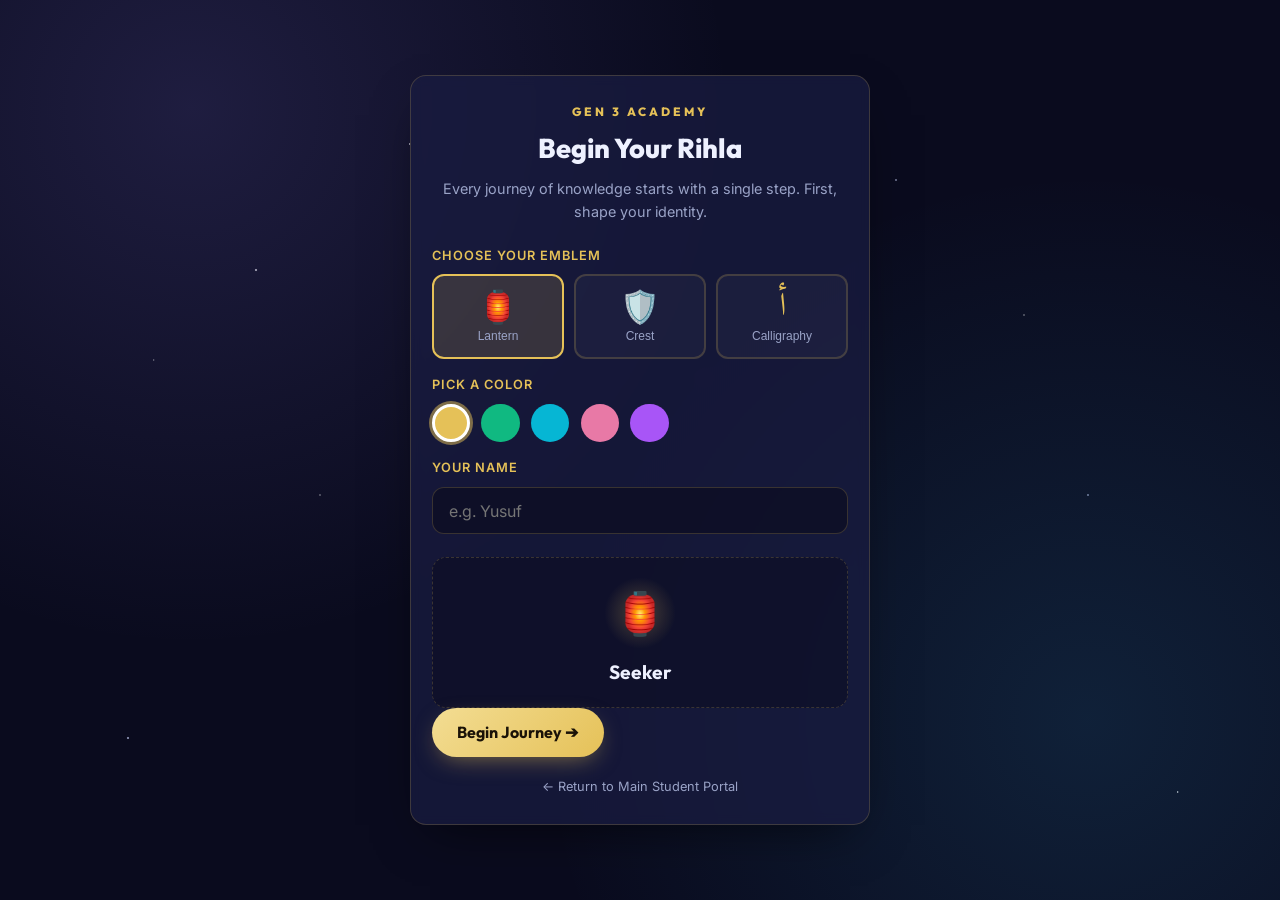
==== game.html @ 34353857 "Add Celestial Rihla Game Mode (game.html/css/js) with navigation bridge to main portal and discussio" ====
<!DOCTYPE html>
<html lang="en">
<head>
  <meta charset="UTF-8">
  <meta name="viewport" content="width=device-width, initial-scale=1.0">
  <title>Gen 3 Academy — The Journey</title>
  <meta name="description" content="An interactive Islamic Studies learning game: travel the Rihla, earn knowledge, and rise through the ranks.">
  <link rel="stylesheet" href="game.css">
</head>
<body>

  <!-- ============ TOP BAR (hidden on create/intro) ============ -->
  <header id="topbar" class="topbar hidden">
    <button class="tb-identity" onclick="Game.goMap()">
      <span class="tb-emblem" id="tb-emblem"></span>
      <span class="tb-name" id="tb-name">Seeker</span>
    </button>
    <div class="tb-stats">
      <a href="index.html" class="pill" style="text-decoration:none; color:var(--accent); border:1px solid var(--accent); background:rgba(255,255,255,0.05); font-size:0.8rem; font-weight:600;">🎓 Portal</a>
      <span class="tb-rank pill" id="tb-rank">📜 Ma'lumat</span>
      <span class="tb-score pill" id="tb-score">⭐ 0</span>
      <button class="tb-profile" onclick="Game.openProfile()" aria-label="Open profile">🎨</button>
    </div>
  </header>

  <!-- ============ SCREEN: CREATE EMBLEM + NAME ============ -->
  <section id="screen-create" class="screen screen-center">
    <div class="card create-card">
      <div class="brand-mini">GEN 3 ACADEMY</div>
      <h1 class="create-title">Begin Your Rihla</h1>
      <p class="create-sub">Every journey of knowledge starts with a single step. First, shape your identity.</p>

      <label class="field-label">Choose your emblem</label>
      <div class="emblem-picker" id="emblem-picker">
        <button class="emblem-opt selected" data-emblem="lantern">
          <span class="emblem-glyph">🏮</span><span class="emblem-word">Lantern</span>
        </button>
        <button class="emblem-opt" data-emblem="crest">
          <span class="emblem-glyph">🛡️</span><span class="emblem-word">Crest</span>
        </button>
        <button class="emblem-opt" data-emblem="calligraphy">
          <span class="emblem-glyph calli" id="calli-preview">أ</span><span class="emblem-word">Calligraphy</span>
        </button>
      </div>

      <label class="field-label">Pick a color</label>
      <div class="color-picker" id="color-picker">
        <button class="color-opt selected" data-color="gold" style="--c:#e5c158"></button>
        <button class="color-opt" data-color="emerald" style="--c:#10b981"></button>
        <button class="color-opt" data-color="cyan" style="--c:#06b6d4"></button>
        <button class="color-opt" data-color="rose" style="--c:#e879a6"></button>
        <button class="color-opt" data-color="violet" style="--c:#a855f7"></button>
      </div>

      <label class="field-label" for="name-input">Your name</label>
      <input id="name-input" class="name-input" type="text" maxlength="18" placeholder="e.g. Yusuf" oninput="Game.onNameType()">

      <div class="live-preview">
        <div class="preview-emblem" id="preview-emblem"></div>
        <div class="preview-name" id="preview-name">Seeker</div>
      </div>

      <button class="btn btn-primary btn-full" onclick="Game.createProfile()">Begin Journey ➔</button>
      <div style="margin-top: 1rem; text-align: center;">
        <a href="index.html" style="color: var(--muted); font-size: 0.8rem; text-decoration: none;">← Return to Main Student Portal</a>
      </div>
    </div>
  </section>

  <!-- ============ SCREEN: INTRO HOW IT WORKS ============ -->
  <section id="screen-intro" class="screen screen-center hidden">
    <div class="card intro-card">
      <div class="intro-icon">📜</div>
      <h2 class="intro-title">The Path of Seeking Knowledge</h2>
      <p class="intro-sub">In classical Islam, knowledge was earned step by step. Here is how your journey unfolds:</p>

      <ul class="intro-steps">
        <li><span class="step-num">1</span> <strong>Travel the Trail:</strong> Stations unlock one by one as you read and demonstrate understanding.</li>
        <li><span class="step-num">2</span> <strong>Earn Wisdom:</strong> Correct answers on your first try award full points. Mistakes open the Socratic Tutor for guidance.</li>
        <li><span class="step-num">3</span> <strong>Ascend the Ranks:</strong> Rise through the 4 levels — <em>Ma'lumat → 'Ilm → Fiqh → Fahm</em>.</li>
        <li><span class="step-num">4</span> <strong>Personalize Your Emblem:</strong> Unlock titles, halos, and themes as your knowledge deepens.</li>
      </ul>

      <button class="btn btn-primary btn-full" onclick="Game.goMap()">Enter the Realm ➔</button>
    </div>
  </section>

  <!-- ============ SCREEN: MAP ============ -->
  <section id="screen-map" class="screen hidden">
    <div class="map-header">
      <h1 class="map-title">Rihla Quest Trail</h1>
      <div class="map-sub" id="map-sub">Grade 6 · Quarter 1 · Aqidah & Tawheed</div>
    </div>

    <div id="trail" class="trail">
      <svg id="trail-svg" class="trail-svg">
        <path id="trail-base" class="trail-base" />
        <path id="trail-fill" class="trail-fill" />
      </svg>
      <div id="nodes"></div>
    </div>
  </section>

  <!-- ============ SCREEN: STAGE (READ OR QUESTION) ============ -->
  <section id="screen-stage" class="screen hidden">
    <div id="stage-card" class="card stage-card">
      <!-- dynamically populated by Game.renderStage() -->
    </div>
  </section>

  <!-- ============ SCREEN: PROFILE / CUSTOMIZE ============ -->
  <section id="screen-profile" class="screen hidden">
    <div class="card profile-card">
      <div class="profile-header">
        <div class="profile-avatar-wrap">
          <div class="profile-avatar" id="prof-avatar"></div>
        </div>
        <h2 class="profile-name" id="prof-name">Seeker</h2>
        <div class="profile-tag" id="prof-tag"></div>
        <div class="profile-rank" id="prof-rank">📜 Ma'lumat</div>
        <div class="profile-score" id="prof-score">⭐ 0 Points</div>
      </div>

      <div class="deco-section">
        <h3>Emblem Ring</h3>
        <div class="deco-opts" id="opt-rings"></div>

        <h3>Honorific Title</h3>
        <div class="deco-opts" id="opt-tags"></div>

        <h3>Realm Theme</h3>
        <div class="deco-opts" id="opt-themes"></div>
      </div>

      <button class="btn btn-secondary btn-full" onclick="Game.goMap()" style="margin-top: 1.5rem;">Return to Trail ➔</button>
    </div>
  </section>

  <!-- ============ TUTOR DRAWER (HINT ONLY) ============ -->
  <div id="tutor-drawer" class="tutor-drawer hidden">
    <div class="tutor-header">
      <div class="tutor-title">✨ Gen 3 Socratic Teacher</div>
      <button class="tutor-close" onclick="Game.closeTutor()">&times;</button>
    </div>
    <div id="tutor-body" class="tutor-body">
      <div class="tutor-msg tutor-ai">
        Assalamu Alaikum! I am here to guide your reflection. Knowledge that is earned is knowledge that endures.
      </div>
    </div>
  </div>
  <button id="tutor-fab" class="tutor-fab hidden" onclick="Game.openTutorDirect()" aria-label="Open AI tutor">💡</button>

  <!-- ============ CELEBRATION MODAL ============ -->
  <div id="celeb-modal" class="celeb-modal hidden">
    <div class="celeb-card card">
      <div class="celeb-icon" id="celeb-icon">🏆</div>
      <h2 class="celeb-title" id="celeb-title">Rank Up!</h2>
      <p class="celeb-sub" id="celeb-sub">You have ascended to 'Ilm.</p>
      <button class="btn btn-primary" onclick="Game.closeCeleb()">Continue ➔</button>
    </div>
  </div>

  <script src="game.js"></script>
</body>
</html>
---- game.css ----
/* ==========================================================================
   Gen 3 Academy — The Journey (Game Mode)
   Theme: "Celestial Rihla" — night-sky journey. Mobile-first.
   ========================================================================== */
@import url('https://fonts.googleapis.com/css2?family=Amiri:wght@400;700&family=Inter:wght@300;400;500;600;700&family=Outfit:wght@500;600;700;800&display=swap');

:root {
  --bg-dark: #0a0b1e;
  --bg-surface: #14163a;
  --bg-card: rgba(26, 28, 66, 0.72);
  --glass-border: rgba(229, 193, 88, 0.20);
  --gold: #e5c158;
  --gold-soft: #f3dd93;
  --emerald: #34d399;
  --cyan: #38bdf8;
  --violet: #8b7bf0;
  --rose: #e879a6;
  --star: #cfd8ff;
  --text: #eef1ff;
  --muted: #9aa3c7;
  --font-head: 'Outfit', sans-serif;
  --font-body: 'Inter', sans-serif;
  --font-arabic: 'Amiri', serif;
  --radius: 16px;
  --accent: var(--gold);
}

* { box-sizing: border-box; margin: 0; padding: 0; }

body {
  background: var(--bg-dark);
  color: var(--text);
  font-family: var(--font-body);
  line-height: 1.6;
  min-height: 100vh;
  overflow-x: hidden;
  -webkit-tap-highlight-color: transparent;
}
/* Starfield + nebula (fixed, behind everything) */
body::before {
  content: ''; position: fixed; inset: 0; z-index: -2; pointer-events: none;
  background-color: var(--bg-dark);
  background-image:
    radial-gradient(circle at 15% 12%, rgba(139,123,240,0.16), transparent 40%),
    radial-gradient(circle at 85% 80%, rgba(56,189,248,0.12), transparent 42%),
    radial-gradient(1.6px 1.6px at 20% 30%, #fff, transparent),
    radial-gradient(1.2px 1.2px at 70% 20%, var(--star), transparent),
    radial-gradient(1.6px 1.6px at 40% 70%, #fff, transparent),
    radial-gradient(1.2px 1.2px at 85% 55%, var(--star), transparent),
    radial-gradient(1.2px 1.2px at 55% 42%, #fff, transparent),
    radial-gradient(1.6px 1.6px at 10% 82%, var(--star), transparent),
    radial-gradient(1.2px 1.2px at 92% 88%, #fff, transparent),
    radial-gradient(1.2px 1.2px at 32% 16%, #fff, transparent);
  background-repeat: no-repeat;
}
body::after {
  content: ''; position: fixed; inset: 0; z-index: -1; pointer-events: none; opacity: .5;
  background-image:
    radial-gradient(1.4px 1.4px at 25% 55%, #fff, transparent),
    radial-gradient(1.2px 1.2px at 65% 75%, var(--star), transparent),
    radial-gradient(1.4px 1.4px at 80% 35%, #fff, transparent),
    radial-gradient(1.2px 1.2px at 45% 25%, var(--star), transparent),
    radial-gradient(1.2px 1.2px at 12% 40%, #fff, transparent);
  background-repeat: no-repeat;
  animation: twinkle 4.5s ease-in-out infinite alternate;
}
@keyframes twinkle { from { opacity: .2; } to { opacity: .75; } }

/* Optional unlockable theme tints */
body.theme-desert::before  { background-color:#160f0a; background-image: radial-gradient(circle at 20% 15%, rgba(229,193,88,0.18),transparent 42%), radial-gradient(circle at 85% 85%, rgba(200,120,60,0.14),transparent 46%), radial-gradient(1.4px 1.4px at 30% 20%, #ffe9b0, transparent), radial-gradient(1.4px 1.4px at 75% 70%, #ffd98a, transparent); }
body.theme-emerald::before { background-color:#07120e; background-image: radial-gradient(circle at 15% 15%, rgba(16,185,129,0.16),transparent 42%), radial-gradient(circle at 85% 80%, rgba(229,193,88,0.10),transparent 46%); }
body.theme-starry::before  { background-color:#04050f; }

.hidden { display: none !important; }

/* ---------- Buttons ---------- */
.btn-primary {
  font-family: var(--font-head); font-weight: 700; font-size: 1rem;
  color: #1a1207; background: linear-gradient(135deg, var(--gold-soft), var(--gold));
  border: none; border-radius: 999px; padding: 0.9rem 1.6rem; cursor: pointer;
  box-shadow: 0 8px 24px -8px rgba(229,193,88,0.55); transition: transform .15s ease, box-shadow .15s ease;
}
.btn-primary:hover { transform: translateY(-2px); box-shadow: 0 12px 30px -8px rgba(229,193,88,0.7); }
.btn-primary:active { transform: translateY(0); }
.btn-primary:disabled { opacity: .45; cursor: not-allowed; transform: none; box-shadow: none; }
.btn-block { width: 100%; margin-top: 1.2rem; }
.btn-ghost {
  font-family: var(--font-body); font-weight: 600; font-size: .9rem; color: var(--text);
  background: rgba(255,255,255,0.06); border: 1px solid var(--glass-border);
  border-radius: 999px; padding: 0.55rem 1rem; cursor: pointer; transition: background .15s;
}
.btn-ghost:hover { background: rgba(255,255,255,0.12); }
.btn-ghost:disabled { opacity: .4; cursor: not-allowed; }
.pill { font-size: .8rem; font-weight: 600; padding: .3rem .7rem; border-radius: 999px; background: rgba(255,255,255,0.06); border: 1px solid var(--glass-border); white-space: nowrap; }

/* ---------- Top bar ---------- */
.topbar {
  position: sticky; top: 0; z-index: 40;
  display: flex; align-items: center; justify-content: space-between; gap: .5rem;
  padding: .6rem .8rem; background: rgba(10,11,30,0.82); backdrop-filter: blur(10px);
  border-bottom: 1px solid var(--glass-border);
}
.tb-identity { display: flex; align-items: center; gap: .5rem; background: none; border: none; color: var(--text); cursor: pointer; font-family: var(--font-head); font-weight: 700; }
.tb-emblem { font-size: 1.3rem; display: inline-grid; place-items: center; width: 1.9rem; height: 1.9rem; }
.tb-emblem .calli { font-family: var(--font-arabic); color: var(--accent); }
.tb-name { font-size: .95rem; max-width: 32vw; overflow: hidden; text-overflow: ellipsis; white-space: nowrap; }
.tb-stats { display: flex; align-items: center; gap: .4rem; }
.tb-rank { color: var(--gold); }
.tb-score { color: var(--emerald); }
.tb-profile { font-size: 1.1rem; background: rgba(255,255,255,0.06); border: 1px solid var(--glass-border); border-radius: 50%; width: 2.1rem; height: 2.1rem; cursor: pointer; }

/* ---------- Screens + transition ---------- */
.screen { padding: 1rem; max-width: 960px; margin: 0 auto; }
.screen-center { min-height: 100vh; display: grid; place-items: center; }
.screen-enter { animation: screenIn .45s cubic-bezier(.2,.8,.2,1); }
@keyframes screenIn { from { opacity: 0; transform: translateY(16px) scale(.985); } to { opacity: 1; transform: none; } }

.card {
  background: var(--bg-card); border: 1px solid var(--glass-border); border-radius: var(--radius);
  padding: 1.6rem 1.3rem; width: 100%; max-width: 460px; box-shadow: 0 20px 50px -20px rgba(0,0,0,.65);
  backdrop-filter: blur(6px);
}
.brand-mini { font-family: var(--font-head); font-weight: 800; letter-spacing: 3px; color: var(--gold); font-size: .75rem; text-align: center; }
.create-title { font-family: var(--font-head); font-size: 1.7rem; font-weight: 800; text-align: center; margin: .4rem 0; }
.create-sub { color: var(--muted); text-align: center; font-size: .9rem; margin-bottom: 1.4rem; }
.field-label { display: block; font-size: .8rem; font-weight: 600; color: var(--gold); margin: 1rem 0 .5rem; text-transform: uppercase; letter-spacing: 1px; }

/* Emblem / color pickers */
.emblem-picker { display: grid; grid-template-columns: repeat(3,1fr); gap: .6rem; }
.emblem-opt { display: flex; flex-direction: column; align-items: center; gap: .4rem; padding: .9rem .4rem; background: rgba(255,255,255,0.03); border: 2px solid var(--glass-border); border-radius: 12px; cursor: pointer; color: var(--text); transition: all .15s; }
.emblem-opt:hover { background: rgba(255,255,255,0.07); }
.emblem-opt.selected { border-color: var(--accent); background: color-mix(in srgb, var(--accent) 16%, transparent); }
.emblem-glyph { font-size: 2rem; line-height: 1; }
.emblem-glyph.calli { font-family: var(--font-arabic); color: var(--accent); }
.emblem-word { font-size: .75rem; color: var(--muted); }
.color-picker { display: flex; gap: .7rem; }
.color-opt { width: 2.4rem; height: 2.4rem; border-radius: 50%; background: var(--c); border: 3px solid transparent; cursor: pointer; transition: transform .12s; }
.color-opt:hover { transform: scale(1.1); }
.color-opt.selected { border-color: #fff; box-shadow: 0 0 0 3px color-mix(in srgb, var(--c) 50%, transparent); }
.name-input { width: 100%; padding: .8rem 1rem; font-size: 1rem; font-family: var(--font-body); background: rgba(10,11,30,0.6); border: 1px solid var(--glass-border); border-radius: 12px; color: var(--text); }
.name-input:focus { outline: none; border-color: var(--accent); }

.live-preview { display: flex; flex-direction: column; align-items: center; gap: .5rem; margin-top: 1.4rem; padding: 1.2rem; background: rgba(10,11,30,0.5); border-radius: 14px; border: 1px dashed var(--glass-border); }
.preview-emblem { width: 4.5rem; height: 4.5rem; display: grid; place-items: center; font-size: 2.6rem; border-radius: 50%; background: radial-gradient(circle, color-mix(in srgb, var(--accent) 28%, transparent), transparent 70%); }
.preview-emblem.big { width: 6rem; height: 6rem; font-size: 3.4rem; }
.preview-emblem .calli { font-family: var(--font-arabic); color: var(--accent); }
.ring-gold    { box-shadow: 0 0 0 3px var(--gold); }
.ring-emerald { box-shadow: 0 0 0 3px var(--emerald); }
.ring-double  { box-shadow: 0 0 0 3px var(--gold), 0 0 0 6px rgba(229,193,88,.35); }
.preview-name { font-family: var(--font-head); font-weight: 700; font-size: 1.2rem; }
.name-title { color: var(--gold); font-weight: 600; font-size: .85rem; }

/* Intro */
.intro-card { max-width: 560px; }
.intro-grid { display: grid; grid-template-columns: 1fr; gap: .8rem; margin: 1.2rem 0; }
.intro-item { background: rgba(10,11,30,0.5); border: 1px solid var(--glass-border); border-radius: 12px; padding: 1rem; }
.intro-ic { font-size: 1.6rem; }
.intro-item h4 { font-family: var(--font-head); margin: .3rem 0 .2rem; }
.intro-item p { color: var(--muted); font-size: .88rem; }

/* ---------- Map / Trail ---------- */
.map-head { text-align: center; margin: 1rem 0 .6rem; }
.map-title { font-family: var(--font-head); font-size: 1.5rem; font-weight: 800; }
.map-sub { color: var(--muted); font-size: .9rem; }

.trail { position: relative; max-width: 460px; margin: 0 auto; }
.trail-svg { position: absolute; left: 0; top: 0; z-index: 1; overflow: visible; }
.trail-base { stroke: rgba(229,193,88,.18); stroke-width: 6; stroke-linecap: round; stroke-dasharray: 1 15; }
.trail-fill { stroke: var(--gold); stroke-width: 6; stroke-linecap: round; filter: drop-shadow(0 0 6px rgba(229,193,88,.7)); transition: stroke-dashoffset 1.2s cubic-bezier(.4,0,.2,1); }
.nodes { position: relative; z-index: 2; }

.node { position: absolute; transform: translate(-50%,-50%); display: flex; flex-direction: column; align-items: center; }
.node-region { position: absolute; top: -30px; left: 50%; transform: translateX(-50%); white-space: nowrap; font-family: var(--font-head); font-weight: 700; font-size: .72rem; color: var(--gold); background: rgba(229,193,88,.12); border: 1px solid var(--glass-border); padding: .15rem .6rem; border-radius: 999px; }
.node-btn {
  width: 58px; height: 58px; border-radius: 50%; display: grid; place-items: center; font-size: 1.4rem;
  border: 2px solid var(--glass-border); color: var(--text); cursor: pointer;
  background: radial-gradient(circle at 32% 28%, rgba(52,54,104,.95), rgba(16,17,44,.95));
  transition: transform .15s ease;
}
.node-btn:hover { transform: scale(1.06); }
.node.completed .node-btn { border-color: var(--gold); color: #1a1207; background: radial-gradient(circle at 32% 28%, var(--gold-soft), var(--gold)); box-shadow: 0 0 16px rgba(229,193,88,.45); }
.node.current .node-btn { border-color: var(--gold); animation: pulse 1.7s infinite; }
.node.locked .node-btn, .node.soon .node-btn { opacity: .38; filter: grayscale(.5); cursor: not-allowed; }
.node.locked .node-btn:hover, .node.soon .node-btn:hover { transform: none; }
.node-cap { margin-top: .3rem; font-size: .68rem; color: var(--muted); white-space: nowrap; }
@keyframes pulse { 0% { box-shadow: 0 0 0 0 rgba(229,193,88,.55); } 70% { box-shadow: 0 0 0 15px rgba(229,193,88,0); } 100% { box-shadow: 0 0 0 0 rgba(229,193,88,0); } }

/* ---------- Stage ---------- */
.stage-head { display: flex; align-items: center; gap: 1rem; margin-bottom: 1rem; }
.stage-progress { flex: 1; height: 8px; background: rgba(255,255,255,.08); border-radius: 999px; overflow: hidden; }
.stage-progress > span { display: block; height: 100%; background: linear-gradient(90deg, var(--emerald), var(--gold)); transition: width .4s; }
.stage-body { padding-bottom: 6rem; }
.read-scroll { max-height: 62vh; overflow-y: auto; padding-right: .4rem; }
.lesson-card { background: var(--bg-card); border: 1px solid var(--glass-border); border-radius: var(--radius); padding: 1.2rem; margin-bottom: 1rem; backdrop-filter: blur(4px); }
.lesson-card h2 { font-family: var(--font-head); font-size: 1.15rem; margin-bottom: .6rem; }
.lesson-card p { color: var(--text); white-space: pre-line; margin-bottom: .6rem; font-size: .95rem; }
.callout { background: rgba(229,193,88,.1); border-left: 3px solid var(--gold); padding: .8rem; border-radius: 6px; }
.callout strong { color: var(--gold); }
.verse-card { background: rgba(10,11,30,.55); border: 1px solid var(--glass-border); border-radius: 12px; padding: 1rem; margin: .6rem 0; text-align: center; }
.verse-surah { color: var(--gold); font-size: .8rem; font-weight: 600; }
.arabic { font-family: var(--font-arabic); font-size: 1.7rem; line-height: 2.4; margin: .5rem 0; }
.verse-tr { color: var(--muted); font-style: italic; font-size: .9rem; }
.verse-note { font-size: .82rem; color: var(--text); margin-top: .5rem; text-align: left; }
.concept-grid { display: grid; grid-template-columns: 1fr; gap: .7rem; }
.concept-card { background: rgba(10,11,30,.5); border: 1px solid var(--glass-border); border-radius: 10px; padding: .9rem; }
.concept-card h4 { color: var(--emerald); font-family: var(--font-head); margin-bottom: .4rem; }
.concept-card li { margin-left: 1.1rem; font-size: .88rem; }
.solution-box { background: rgba(229,193,88,.12); border: 1px solid var(--gold); border-radius: 10px; padding: .9rem; color: var(--gold); margin-top:.6rem; }
.support-box { background: rgba(20,22,58,.7); border: 1px solid var(--glass-border); border-radius: 10px; padding: .9rem; margin-top: .6rem; }
.support-box h4 { color: var(--emerald); margin-bottom: .3rem; }
.support-box p { color: var(--muted); font-size: .88rem; }
.read-hint { text-align: center; color: var(--muted); font-size: .8rem; margin: .8rem 0; }

.question-card { background: var(--bg-card); border: 1px solid var(--glass-border); border-radius: var(--radius); padding: 1.3rem; backdrop-filter: blur(4px); }
.q-kicker { color: var(--gold); font-size: .8rem; font-weight: 700; text-transform: uppercase; letter-spacing: 1px; }
.q-text { font-family: var(--font-head); font-size: 1.2rem; font-weight: 600; margin: .6rem 0 1.1rem; }
.q-options { display: flex; flex-direction: column; gap: .6rem; }
.q-opt { text-align: left; padding: .9rem 1rem; border-radius: 12px; background: rgba(255,255,255,.03); border: 1.5px solid var(--glass-border); color: var(--text); cursor: pointer; font-size: .95rem; transition: all .15s; }
.q-opt:hover:not(:disabled) { background: rgba(255,255,255,.08); border-color: var(--accent); }
.q-opt:disabled { cursor: default; }
.q-opt.correct { background: rgba(52,211,153,.2); border-color: var(--emerald); }
.q-opt.wrong { background: rgba(239,68,68,.18); border-color: #ef4444; }
.q-tries { margin-top: 1rem; font-size: .85rem; color: var(--muted); text-align: center; }
.why-box { margin-top: 1rem; background: rgba(239,68,68,.1); border-left: 3px solid #ef4444; padding: .9rem; border-radius: 8px; font-size: .9rem; }
.why-box strong { color: #fca5a5; }

/* ---------- Profile ---------- */
.profile-h { font-family: var(--font-head); font-size: 1.3rem; }
.profile-body { max-width: 560px; margin: 0 auto; }
.profile-hero { display: flex; flex-direction: column; align-items: center; gap: .4rem; padding: 1.5rem; background: var(--bg-card); border: 1px solid var(--glass-border); border-radius: var(--radius); margin-bottom: 1.2rem; }
.profile-name { font-family: var(--font-head); font-weight: 800; font-size: 1.4rem; margin-top: .4rem; }
.profile-rank { color: var(--gold); font-weight: 600; }
.profile-score { color: var(--emerald); font-size: .9rem; }
.deco-section { margin-bottom: 1.2rem; }
.deco-h { font-family: var(--font-head); font-size: 1rem; margin-bottom: .6rem; color: var(--gold); }
.deco-row { display: flex; flex-wrap: wrap; gap: .6rem; }
.deco-opt { padding: .7rem 1rem; border-radius: 12px; background: rgba(255,255,255,.04); border: 1.5px solid var(--glass-border); color: var(--text); cursor: pointer; font-size: .88rem; transition: all .15s; }
.deco-opt:hover:not(.locked) { border-color: var(--accent); }
.deco-opt.selected { border-color: var(--accent); background: color-mix(in srgb, var(--accent) 16%, transparent); }
.deco-opt.locked { opacity: .45; cursor: not-allowed; }
.deco-lock { font-size: .72rem; color: var(--muted); display: block; }

/* ---------- Tutor ---------- */
.tutor-fab { position: fixed; bottom: 1.1rem; right: 1.1rem; z-index: 50; font-family: var(--font-head); font-weight: 700; font-size: .9rem; color: #1a1207; background: linear-gradient(135deg, var(--gold-soft), var(--gold)); border: none; border-radius: 999px; padding: .8rem 1.2rem; cursor: pointer; box-shadow: 0 10px 26px -8px rgba(229,193,88,.6); }
.tutor { position: fixed; z-index: 60; right: 0; bottom: 0; width: 100%; max-width: 420px; height: 70vh; background: var(--bg-surface); border-top-left-radius: 20px; border: 1px solid var(--glass-border); display: flex; flex-direction: column; box-shadow: 0 -10px 40px -10px rgba(0,0,0,.6); animation: slideUp .35s ease; }
@keyframes slideUp { from { transform: translateY(100%); } to { transform: none; } }
.tutor-head { display: flex; align-items: center; justify-content: space-between; padding: 1rem; border-bottom: 1px solid var(--glass-border); }
.tutor-title { font-family: var(--font-head); font-weight: 700; color: var(--gold); }
.tutor-close { background: none; border: none; color: var(--muted); font-size: 1.6rem; cursor: pointer; line-height: 1; }
.tutor-msgs { flex: 1; overflow-y: auto; padding: 1rem; display: flex; flex-direction: column; gap: .7rem; }
.bubble { background: rgba(52,211,153,.1); border: 1px solid var(--glass-border); border-radius: 12px; padding: .8rem 1rem; font-size: .92rem; color: var(--text); }
.bubble.teacher { border-left: 3px solid var(--emerald); }
.tutor-actions { padding: 1rem; border-top: 1px solid var(--glass-border); display: flex; gap: .6rem; }

/* ---------- Modal ---------- */
.modal { position: fixed; inset: 0; z-index: 70; display: grid; place-items: center; background: rgba(4,5,15,.78); backdrop-filter: blur(6px); padding: 1rem; }
.modal-card { background: var(--bg-card); border: 1px solid var(--gold); border-radius: 22px; padding: 2rem 1.6rem; text-align: center; max-width: 400px; width: 100%; box-shadow: 0 0 40px rgba(229,193,88,.25); animation: pop .35s cubic-bezier(.2,1.4,.4,1); }
@keyframes pop { from { transform: scale(.85); opacity: 0; } to { transform: scale(1); opacity: 1; } }
.modal-ic { font-size: 3.5rem; animation: floaty 2.4s ease-in-out infinite; }
@keyframes floaty { 0%,100% { transform: translateY(0); } 50% { transform: translateY(-8px); } }
.modal-title { font-family: var(--font-head); font-size: 1.5rem; font-weight: 800; margin: .5rem 0; color: var(--gold); }
.modal-desc { color: var(--text); margin-bottom: 1.4rem; }

@media (min-width: 720px) {
  .intro-grid { grid-template-columns: 1fr 1fr; }
  .concept-grid { grid-template-columns: repeat(3,1fr); }
  .tb-name { max-width: none; }
}
@media (prefers-reduced-motion: reduce) {
  .screen-enter, .node.current .node-btn, body::after, .modal-ic, .modal-card, .tutor { animation: none !important; }
  .trail-fill { transition: none; }
}
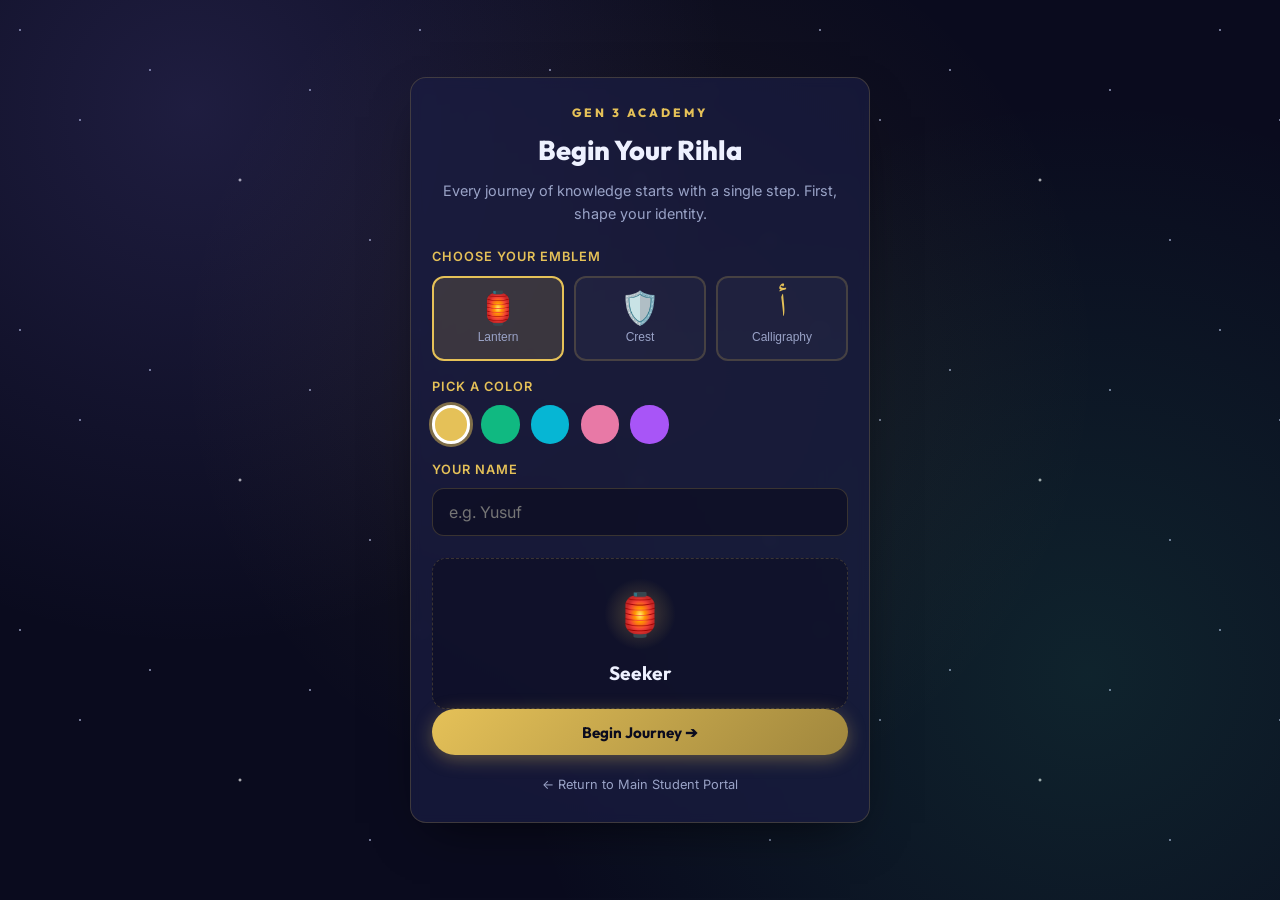
==== commit e668b768: "Hard-enforce fill=none on SVG paths & add v=1.0.2 cache-buster" ====
--- a/game.html
+++ b/game.html
@@ -5,7 +5,7 @@
   <meta name="viewport" content="width=device-width, initial-scale=1.0">
   <title>Gen 3 Academy — The Journey</title>
   <meta name="description" content="An interactive Islamic Studies learning game: travel the Rihla, earn knowledge, and rise through the ranks.">
-  <link rel="stylesheet" href="game.css">
+  <link rel="stylesheet" href="game.css?v=1.0.2">
 </head>
 <body>
 
@@ -94,8 +94,8 @@
 
     <div id="trail" class="trail">
       <svg id="trail-svg" class="trail-svg">
-        <path id="trail-base" class="trail-base" />
-        <path id="trail-fill" class="trail-fill" />
+        <path id="trail-base" class="trail-base" fill="none" style="fill:none !important;" />
+        <path id="trail-fill" class="trail-fill" fill="none" style="fill:none !important;" />
       </svg>
       <div id="nodes"></div>
     </div>
@@ -160,6 +160,6 @@
     </div>
   </div>
 
-  <script src="game.js"></script>
+  <script src="game.js?v=1.0.2"></script>
 </body>
 </html>
--- a/game.css
+++ b/game.css
@@ -42,79 +42,56 @@
   background-color: var(--bg-dark);
   background-image:
     radial-gradient(circle at 15% 12%, rgba(139,123,240,0.16), transparent 40%),
-    radial-gradient(circle at 85% 80%, rgba(56,189,248,0.12), transparent 42%),
-    radial-gradient(1.6px 1.6px at 20% 30%, #fff, transparent),
-    radial-gradient(1.2px 1.2px at 70% 20%, var(--star), transparent),
-    radial-gradient(1.6px 1.6px at 40% 70%, #fff, transparent),
-    radial-gradient(1.2px 1.2px at 85% 55%, var(--star), transparent),
-    radial-gradient(1.2px 1.2px at 55% 42%, #fff, transparent),
-    radial-gradient(1.6px 1.6px at 10% 82%, var(--star), transparent),
-    radial-gradient(1.2px 1.2px at 92% 88%, #fff, transparent),
-    radial-gradient(1.2px 1.2px at 32% 16%, #fff, transparent);
-  background-repeat: no-repeat;
-}
-body::after {
-  content: ''; position: fixed; inset: 0; z-index: -1; pointer-events: none; opacity: .5;
-  background-image:
-    radial-gradient(1.4px 1.4px at 25% 55%, #fff, transparent),
-    radial-gradient(1.2px 1.2px at 65% 75%, var(--star), transparent),
-    radial-gradient(1.4px 1.4px at 80% 35%, #fff, transparent),
-    radial-gradient(1.2px 1.2px at 45% 25%, var(--star), transparent),
-    radial-gradient(1.2px 1.2px at 12% 40%, #fff, transparent);
-  background-repeat: no-repeat;
-  animation: twinkle 4.5s ease-in-out infinite alternate;
-}
-@keyframes twinkle { from { opacity: .2; } to { opacity: .75; } }
-
-/* Optional unlockable theme tints */
-body.theme-desert::before  { background-color:#160f0a; background-image: radial-gradient(circle at 20% 15%, rgba(229,193,88,0.18),transparent 42%), radial-gradient(circle at 85% 85%, rgba(200,120,60,0.14),transparent 46%), radial-gradient(1.4px 1.4px at 30% 20%, #ffe9b0, transparent), radial-gradient(1.4px 1.4px at 75% 70%, #ffd98a, transparent); }
-body.theme-emerald::before { background-color:#07120e; background-image: radial-gradient(circle at 15% 15%, rgba(16,185,129,0.16),transparent 42%), radial-gradient(circle at 85% 80%, rgba(229,193,88,0.10),transparent 46%); }
-body.theme-starry::before  { background-color:#04050f; }
-
+    radial-gradient(circle at 85% 75%, rgba(52,211,153,0.12), transparent 45%),
+    radial-gradient(circle at 50% 40%, rgba(229,193,88,0.08), transparent 55%),
+    radial-gradient(1.5px 1.5px at 20px 30px, var(--star), transparent),
+    radial-gradient(1.5px 1.5px at 80px 120px, var(--star), transparent),
+    radial-gradient(1.5px 1.5px at 150px 70px, var(--star), transparent),
+    radial-gradient(2px 2px at 240px 180px, #fff, transparent),
+    radial-gradient(1.5px 1.5px at 310px 90px, var(--star), transparent),
+    radial-gradient(1.5px 1.5px at 370px 240px, var(--star), transparent);
+  background-repeat: repeat;
+  background-size: cover, cover, cover, 400px 300px, 400px 300px, 400px 300px, 400px 300px, 400px 300px, 400px 300px;
+}
+/* Theme variants */
+body.theme-emerald::before { background-color: #051614; }
+body.theme-desert::before  { background-color: #170d1a; }
+
+/* ---------- Layout & Utilities ---------- */
 .hidden { display: none !important; }
-
-/* ---------- Buttons ---------- */
-.btn-primary {
-  font-family: var(--font-head); font-weight: 700; font-size: 1rem;
-  color: #1a1207; background: linear-gradient(135deg, var(--gold-soft), var(--gold));
-  border: none; border-radius: 999px; padding: 0.9rem 1.6rem; cursor: pointer;
-  box-shadow: 0 8px 24px -8px rgba(229,193,88,0.55); transition: transform .15s ease, box-shadow .15s ease;
-}
-.btn-primary:hover { transform: translateY(-2px); box-shadow: 0 12px 30px -8px rgba(229,193,88,0.7); }
-.btn-primary:active { transform: translateY(0); }
-.btn-primary:disabled { opacity: .45; cursor: not-allowed; transform: none; box-shadow: none; }
-.btn-block { width: 100%; margin-top: 1.2rem; }
-.btn-ghost {
-  font-family: var(--font-body); font-weight: 600; font-size: .9rem; color: var(--text);
-  background: rgba(255,255,255,0.06); border: 1px solid var(--glass-border);
-  border-radius: 999px; padding: 0.55rem 1rem; cursor: pointer; transition: background .15s;
-}
-.btn-ghost:hover { background: rgba(255,255,255,0.12); }
-.btn-ghost:disabled { opacity: .4; cursor: not-allowed; }
-.pill { font-size: .8rem; font-weight: 600; padding: .3rem .7rem; border-radius: 999px; background: rgba(255,255,255,0.06); border: 1px solid var(--glass-border); white-space: nowrap; }
-
-/* ---------- Top bar ---------- */
+.pill { background: rgba(229,193,88,.12); border: 1px solid var(--glass-border); padding: .25rem .75rem; border-radius: 999px; font-size: .8rem; font-weight: 600; color: var(--gold); }
+.screen { display: flex; flex-direction: column; min-height: 100vh; padding: 1rem; width: 100%; max-width: 720px; margin: 0 auto; }
+.screen-center { justify-content: center; align-items: center; }
+.screen-enter { animation: fadeIn .35s ease-out; }
+@keyframes fadeIn { from { opacity: 0; transform: translateY(8px); } to { opacity: 1; transform: translateY(0); } }
+
+/* Buttons */
+.btn {
+  font-family: var(--font-head); font-weight: 700; font-size: .95rem;
+  padding: .85rem 1.4rem; border-radius: 999px; border: none; cursor: pointer;
+  display: inline-flex; align-items: center; justify-content: center; gap: .5rem;
+  transition: transform .15s ease, box-shadow .15s ease, filter .15s;
+}
+.btn-primary { background: linear-gradient(135deg, var(--accent), color-mix(in srgb, var(--accent) 70%, #000)); color: #0a0b1e; box-shadow: 0 4px 18px color-mix(in srgb, var(--accent) 35%, transparent); }
+.btn-primary:hover { filter: brightness(1.1); transform: translateY(-2px); }
+.btn-secondary { background: rgba(255,255,255,0.06); border: 1px solid var(--glass-border); color: var(--text); }
+.btn-secondary:hover { background: rgba(255,255,255,0.12); }
+.btn-full { width: 100%; }
+
+/* ---------- Top Bar ---------- */
 .topbar {
-  position: sticky; top: 0; z-index: 40;
-  display: flex; align-items: center; justify-content: space-between; gap: .5rem;
-  padding: .6rem .8rem; background: rgba(10,11,30,0.82); backdrop-filter: blur(10px);
+  position: sticky; top: 0; z-index: 50;
+  display: flex; align-items: center; justify-content: space-between;
+  padding: .65rem 1rem; background: rgba(10,11,30,0.85); backdrop-filter: blur(12px);
   border-bottom: 1px solid var(--glass-border);
 }
-.tb-identity { display: flex; align-items: center; gap: .5rem; background: none; border: none; color: var(--text); cursor: pointer; font-family: var(--font-head); font-weight: 700; }
-.tb-emblem { font-size: 1.3rem; display: inline-grid; place-items: center; width: 1.9rem; height: 1.9rem; }
-.tb-emblem .calli { font-family: var(--font-arabic); color: var(--accent); }
-.tb-name { font-size: .95rem; max-width: 32vw; overflow: hidden; text-overflow: ellipsis; white-space: nowrap; }
-.tb-stats { display: flex; align-items: center; gap: .4rem; }
-.tb-rank { color: var(--gold); }
-.tb-score { color: var(--emerald); }
-.tb-profile { font-size: 1.1rem; background: rgba(255,255,255,0.06); border: 1px solid var(--glass-border); border-radius: 50%; width: 2.1rem; height: 2.1rem; cursor: pointer; }
-
-/* ---------- Screens + transition ---------- */
-.screen { padding: 1rem; max-width: 960px; margin: 0 auto; }
-.screen-center { min-height: 100vh; display: grid; place-items: center; }
-.screen-enter { animation: screenIn .45s cubic-bezier(.2,.8,.2,1); }
-@keyframes screenIn { from { opacity: 0; transform: translateY(16px) scale(.985); } to { opacity: 1; transform: none; } }
-
+.tb-identity { display: flex; align-items: center; gap: .5rem; background: none; border: none; color: inherit; cursor: pointer; }
+.tb-emblem { font-size: 1.4rem; }
+.tb-name { font-family: var(--font-head); font-weight: 700; font-size: .95rem; max-width: 110px; overflow: hidden; text-overflow: ellipsis; white-space: nowrap; }
+.tb-stats { display: flex; align-items: center; gap: .5rem; }
+.tb-profile { background: rgba(255,255,255,0.06); border: 1px solid var(--glass-border); width: 34px; height: 34px; border-radius: 50%; display: grid; place-items: center; cursor: pointer; color: var(--text); }
+
+/* ---------- Cards ---------- */
 .card {
   background: var(--bg-card); border: 1px solid var(--glass-border); border-radius: var(--radius);
   padding: 1.6rem 1.3rem; width: 100%; max-width: 460px; box-shadow: 0 20px 50px -20px rgba(0,0,0,.65);
@@ -165,8 +142,8 @@
 
 .trail { position: relative; max-width: 460px; margin: 0 auto; }
 .trail-svg { position: absolute; left: 0; top: 0; z-index: 1; overflow: visible; }
-.trail-base { stroke: rgba(229,193,88,.18); stroke-width: 6; stroke-linecap: round; stroke-dasharray: 1 15; }
-.trail-fill { stroke: var(--gold); stroke-width: 6; stroke-linecap: round; filter: drop-shadow(0 0 6px rgba(229,193,88,.7)); transition: stroke-dashoffset 1.2s cubic-bezier(.4,0,.2,1); }
+.trail-base { fill: none; stroke: rgba(229,193,88,.18); stroke-width: 6; stroke-linecap: round; stroke-dasharray: 1 15; }
+.trail-fill { fill: none; stroke: var(--gold); stroke-width: 6; stroke-linecap: round; filter: drop-shadow(0 0 6px rgba(229,193,88,.7)); transition: stroke-dashoffset 1.2s cubic-bezier(.4,0,.2,1); }
 .nodes { position: relative; z-index: 2; }
 
 .node { position: absolute; transform: translate(-50%,-50%); display: flex; flex-direction: column; align-items: center; }
@@ -178,88 +155,97 @@
   transition: transform .15s ease;
 }
 .node-btn:hover { transform: scale(1.06); }
-.node.completed .node-btn { border-color: var(--gold); color: #1a1207; background: radial-gradient(circle at 32% 28%, var(--gold-soft), var(--gold)); box-shadow: 0 0 16px rgba(229,193,88,.45); }
-.node.current .node-btn { border-color: var(--gold); animation: pulse 1.7s infinite; }
-.node.locked .node-btn, .node.soon .node-btn { opacity: .38; filter: grayscale(.5); cursor: not-allowed; }
-.node.locked .node-btn:hover, .node.soon .node-btn:hover { transform: none; }
-.node-cap { margin-top: .3rem; font-size: .68rem; color: var(--muted); white-space: nowrap; }
-@keyframes pulse { 0% { box-shadow: 0 0 0 0 rgba(229,193,88,.55); } 70% { box-shadow: 0 0 0 15px rgba(229,193,88,0); } 100% { box-shadow: 0 0 0 0 rgba(229,193,88,0); } }
-
-/* ---------- Stage ---------- */
-.stage-head { display: flex; align-items: center; gap: 1rem; margin-bottom: 1rem; }
-.stage-progress { flex: 1; height: 8px; background: rgba(255,255,255,.08); border-radius: 999px; overflow: hidden; }
-.stage-progress > span { display: block; height: 100%; background: linear-gradient(90deg, var(--emerald), var(--gold)); transition: width .4s; }
-.stage-body { padding-bottom: 6rem; }
-.read-scroll { max-height: 62vh; overflow-y: auto; padding-right: .4rem; }
-.lesson-card { background: var(--bg-card); border: 1px solid var(--glass-border); border-radius: var(--radius); padding: 1.2rem; margin-bottom: 1rem; backdrop-filter: blur(4px); }
-.lesson-card h2 { font-family: var(--font-head); font-size: 1.15rem; margin-bottom: .6rem; }
-.lesson-card p { color: var(--text); white-space: pre-line; margin-bottom: .6rem; font-size: .95rem; }
-.callout { background: rgba(229,193,88,.1); border-left: 3px solid var(--gold); padding: .8rem; border-radius: 6px; }
-.callout strong { color: var(--gold); }
-.verse-card { background: rgba(10,11,30,.55); border: 1px solid var(--glass-border); border-radius: 12px; padding: 1rem; margin: .6rem 0; text-align: center; }
-.verse-surah { color: var(--gold); font-size: .8rem; font-weight: 600; }
-.arabic { font-family: var(--font-arabic); font-size: 1.7rem; line-height: 2.4; margin: .5rem 0; }
-.verse-tr { color: var(--muted); font-style: italic; font-size: .9rem; }
-.verse-note { font-size: .82rem; color: var(--text); margin-top: .5rem; text-align: left; }
-.concept-grid { display: grid; grid-template-columns: 1fr; gap: .7rem; }
-.concept-card { background: rgba(10,11,30,.5); border: 1px solid var(--glass-border); border-radius: 10px; padding: .9rem; }
-.concept-card h4 { color: var(--emerald); font-family: var(--font-head); margin-bottom: .4rem; }
-.concept-card li { margin-left: 1.1rem; font-size: .88rem; }
-.solution-box { background: rgba(229,193,88,.12); border: 1px solid var(--gold); border-radius: 10px; padding: .9rem; color: var(--gold); margin-top:.6rem; }
-.support-box { background: rgba(20,22,58,.7); border: 1px solid var(--glass-border); border-radius: 10px; padding: .9rem; margin-top: .6rem; }
-.support-box h4 { color: var(--emerald); margin-bottom: .3rem; }
-.support-box p { color: var(--muted); font-size: .88rem; }
-.read-hint { text-align: center; color: var(--muted); font-size: .8rem; margin: .8rem 0; }
-
-.question-card { background: var(--bg-card); border: 1px solid var(--glass-border); border-radius: var(--radius); padding: 1.3rem; backdrop-filter: blur(4px); }
-.q-kicker { color: var(--gold); font-size: .8rem; font-weight: 700; text-transform: uppercase; letter-spacing: 1px; }
-.q-text { font-family: var(--font-head); font-size: 1.2rem; font-weight: 600; margin: .6rem 0 1.1rem; }
-.q-options { display: flex; flex-direction: column; gap: .6rem; }
-.q-opt { text-align: left; padding: .9rem 1rem; border-radius: 12px; background: rgba(255,255,255,.03); border: 1.5px solid var(--glass-border); color: var(--text); cursor: pointer; font-size: .95rem; transition: all .15s; }
-.q-opt:hover:not(:disabled) { background: rgba(255,255,255,.08); border-color: var(--accent); }
-.q-opt:disabled { cursor: default; }
-.q-opt.correct { background: rgba(52,211,153,.2); border-color: var(--emerald); }
-.q-opt.wrong { background: rgba(239,68,68,.18); border-color: #ef4444; }
-.q-tries { margin-top: 1rem; font-size: .85rem; color: var(--muted); text-align: center; }
-.why-box { margin-top: 1rem; background: rgba(239,68,68,.1); border-left: 3px solid #ef4444; padding: .9rem; border-radius: 8px; font-size: .9rem; }
-.why-box strong { color: #fca5a5; }
-
-/* ---------- Profile ---------- */
-.profile-h { font-family: var(--font-head); font-size: 1.3rem; }
-.profile-body { max-width: 560px; margin: 0 auto; }
-.profile-hero { display: flex; flex-direction: column; align-items: center; gap: .4rem; padding: 1.5rem; background: var(--bg-card); border: 1px solid var(--glass-border); border-radius: var(--radius); margin-bottom: 1.2rem; }
-.profile-name { font-family: var(--font-head); font-weight: 800; font-size: 1.4rem; margin-top: .4rem; }
-.profile-rank { color: var(--gold); font-weight: 600; }
-.profile-score { color: var(--emerald); font-size: .9rem; }
-.deco-section { margin-bottom: 1.2rem; }
-.deco-h { font-family: var(--font-head); font-size: 1rem; margin-bottom: .6rem; color: var(--gold); }
-.deco-row { display: flex; flex-wrap: wrap; gap: .6rem; }
-.deco-opt { padding: .7rem 1rem; border-radius: 12px; background: rgba(255,255,255,.04); border: 1.5px solid var(--glass-border); color: var(--text); cursor: pointer; font-size: .88rem; transition: all .15s; }
-.deco-opt:hover:not(.locked) { border-color: var(--accent); }
-.deco-opt.selected { border-color: var(--accent); background: color-mix(in srgb, var(--accent) 16%, transparent); }
+.node.completed .node-btn { background: radial-gradient(circle at 32% 28%, #1f4037, #0d1f19); border-color: var(--emerald); color: var(--emerald); }
+.node.current .node-btn {
+  background: radial-gradient(circle at 32% 28%, #52471b, #1f1b0a); border-color: var(--gold); color: var(--gold);
+  box-shadow: 0 0 20px rgba(229,193,88,.6); animation: pulseNode 1.8s infinite;
+}
+@keyframes pulseNode { 0%,100% { transform: scale(1); } 50% { transform: scale(1.08); } }
+.node.locked { opacity: .45; }
+.node.locked .node-btn { cursor: not-allowed; }
+.node.soon { opacity: .35; }
+.node.soon .node-btn { cursor: not-allowed; border-style: dashed; }
+
+/* ---------- Stage Screen ---------- */
+.stage-card { max-width: 640px; margin: 1rem auto; padding: 1.6rem; }
+.stage-hdr { display: flex; align-items: center; justify-content: space-between; margin-bottom: 1.2rem; }
+.stage-tag { font-size: .78rem; font-weight: 700; color: var(--gold); text-transform: uppercase; letter-spacing: 1px; }
+.stage-close { background: none; border: none; color: var(--muted); font-size: 1.5rem; cursor: pointer; line-height: 1; }
+.stage-card h2 { font-family: var(--font-head); font-size: 1.3rem; margin-bottom: .8rem; color: var(--gold); }
+.stage-card p { color: var(--text); font-size: .95rem; line-height: 1.65; margin-bottom: 1rem; }
+.callout { background: rgba(229,193,88,.08); border-left: 3px solid var(--gold); padding: 1rem; border-radius: 8px; font-size: .9rem; margin: 1rem 0; }
+.support-box { background: rgba(255,255,255,.03); border: 1px solid var(--glass-border); padding: 1rem; border-radius: 10px; margin: 1rem 0; }
+.solution-box { background: rgba(52,211,153,.1); border: 1px solid var(--emerald); padding: 1rem; border-radius: 10px; color: var(--emerald); font-size: .92rem; margin: 1rem 0; }
+
+.verse-card { background: rgba(10,11,30,0.6); border: 1px solid var(--glass-border); border-radius: 12px; padding: 1.2rem; margin: 1rem 0; }
+.verse-surah { font-size: .8rem; font-weight: 700; color: var(--gold); text-transform: uppercase; }
+.arabic { font-family: var(--font-arabic); font-size: 1.7rem; line-height: 2.1; direction: rtl; text-align: right; margin: .6rem 0; }
+.verse-tr { font-style: italic; color: #d8deff; font-size: .92rem; }
+.verse-note { font-size: .82rem; color: var(--emerald); margin-top: .4rem; }
+
+.concept-grid { display: grid; grid-template-columns: 1fr; gap: .8rem; margin-top: 1rem; }
+.concept-card { background: rgba(10,11,30,0.5); border: 1px solid var(--glass-border); border-radius: 10px; padding: 1rem; }
+.concept-card h4 { color: var(--gold); font-size: .92rem; margin-bottom: .4rem; }
+.concept-card ul { list-style: none; font-size: .84rem; color: var(--muted); }
+.concept-card li::before { content: '• '; color: var(--gold); }
+
+/* Question stage */
+.q-box { display: flex; flex-direction: column; gap: 1rem; }
+.q-text { font-family: var(--font-head); font-size: 1.1rem; font-weight: 700; }
+.q-opts { display: flex; flex-direction: column; gap: .6rem; }
+.q-opt { background: rgba(255,255,255,.03); border: 1px solid var(--glass-border); border-radius: 12px; padding: .9rem 1rem; color: var(--text); font-size: .92rem; text-align: left; cursor: pointer; transition: all .15s; }
+.q-opt:hover { background: rgba(229,193,88,.1); border-color: var(--gold); }
+.q-opt span { font-weight: 700; color: var(--gold); margin-right: .3rem; }
+.q-feedback { padding: 1rem; border-radius: 12px; font-size: .9rem; margin-top: .5rem; }
+.q-feedback.correct { background: rgba(52,211,153,.15); border: 1px solid var(--emerald); color: #a7f3d0; }
+.q-feedback.wrong   { background: rgba(248,113,113,.15); border: 1px solid #f87171; color: #fca5a5; }
+
+/* ---------- Profile & Customization ---------- */
+.profile-card { max-width: 520px; }
+.profile-header { display: flex; flex-direction: column; align-items: center; text-align: center; padding-bottom: 1.4rem; border-bottom: 1px solid var(--glass-border); }
+.profile-name { font-family: var(--font-head); font-size: 1.4rem; font-weight: 800; margin: .6rem 0 .2rem; }
+.profile-rank { color: var(--gold); font-size: .88rem; font-weight: 600; }
+.profile-score { font-size: .85rem; color: var(--muted); margin-top: .2rem; }
+
+.deco-section { margin-top: 1.2rem; display: flex; flex-direction: column; gap: .8rem; }
+.deco-section h3 { font-family: var(--font-head); font-size: .88rem; color: var(--gold); text-transform: uppercase; letter-spacing: 1px; margin-top: .6rem; }
+.deco-opts { display: flex; flex-wrap: wrap; gap: .5rem; }
+.deco-opt { background: rgba(255,255,255,.03); border: 1px solid var(--glass-border); border-radius: 999px; padding: .4rem .9rem; font-size: .82rem; color: var(--text); cursor: pointer; transition: all .15s; display: inline-flex; align-items: center; gap: .4rem; }
+.deco-opt.selected { border-color: var(--accent); background: color-mix(in srgb, var(--accent) 20%, transparent); font-weight: 700; }
 .deco-opt.locked { opacity: .45; cursor: not-allowed; }
-.deco-lock { font-size: .72rem; color: var(--muted); display: block; }
-
-/* ---------- Tutor ---------- */
-.tutor-fab { position: fixed; bottom: 1.1rem; right: 1.1rem; z-index: 50; font-family: var(--font-head); font-weight: 700; font-size: .9rem; color: #1a1207; background: linear-gradient(135deg, var(--gold-soft), var(--gold)); border: none; border-radius: 999px; padding: .8rem 1.2rem; cursor: pointer; box-shadow: 0 10px 26px -8px rgba(229,193,88,.6); }
-.tutor { position: fixed; z-index: 60; right: 0; bottom: 0; width: 100%; max-width: 420px; height: 70vh; background: var(--bg-surface); border-top-left-radius: 20px; border: 1px solid var(--glass-border); display: flex; flex-direction: column; box-shadow: 0 -10px 40px -10px rgba(0,0,0,.6); animation: slideUp .35s ease; }
-@keyframes slideUp { from { transform: translateY(100%); } to { transform: none; } }
-.tutor-head { display: flex; align-items: center; justify-content: space-between; padding: 1rem; border-bottom: 1px solid var(--glass-border); }
-.tutor-title { font-family: var(--font-head); font-weight: 700; color: var(--gold); }
+.deco-lock { font-size: .7rem; color: var(--muted); }
+
+/* ---------- Socratic Tutor Drawer ---------- */
+.tutor-fab {
+  position: fixed; bottom: 1.5rem; right: 1.5rem; z-index: 60;
+  width: 52px; height: 52px; border-radius: 50%; border: none;
+  background: linear-gradient(135deg, var(--gold), #b89329); color: #0a0b1e;
+  font-size: 1.5rem; cursor: pointer; box-shadow: 0 8px 24px rgba(229,193,88,.4);
+  display: grid; place-items: center; transition: transform .15s;
+}
+.tutor-fab:hover { transform: scale(1.08); }
+.tutor-drawer {
+  position: fixed; bottom: 0; right: 0; z-index: 65;
+  width: 100vw; max-width: 400px; height: 500px;
+  background: rgba(14,16,42,0.96); backdrop-filter: blur(16px);
+  border-top-left-radius: 20px; border: 1px solid var(--glass-border);
+  box-shadow: -10px 0 30px rgba(0,0,0,.6);
+  display: flex; flex-direction: column;
+}
+.tutor-header { padding: .9rem 1.1rem; background: rgba(255,255,255,.03); border-bottom: 1px solid var(--glass-border); display: flex; align-items: center; justify-content: space-between; }
+.tutor-title { font-family: var(--font-head); font-weight: 700; color: var(--gold); font-size: .95rem; }
 .tutor-close { background: none; border: none; color: var(--muted); font-size: 1.6rem; cursor: pointer; line-height: 1; }
-.tutor-msgs { flex: 1; overflow-y: auto; padding: 1rem; display: flex; flex-direction: column; gap: .7rem; }
-.bubble { background: rgba(52,211,153,.1); border: 1px solid var(--glass-border); border-radius: 12px; padding: .8rem 1rem; font-size: .92rem; color: var(--text); }
-.bubble.teacher { border-left: 3px solid var(--emerald); }
-.tutor-actions { padding: 1rem; border-top: 1px solid var(--glass-border); display: flex; gap: .6rem; }
+.tutor-body { flex: 1; overflow-y: auto; padding: 1rem; display: flex; flex-direction: column; gap: .7rem; }
+.tutor-msg { background: rgba(52,211,153,.1); border: 1px solid var(--glass-border); border-radius: 12px; padding: .8rem 1rem; font-size: .92rem; color: var(--text); border-left: 3px solid var(--emerald); }
 
 /* ---------- Modal ---------- */
-.modal { position: fixed; inset: 0; z-index: 70; display: grid; place-items: center; background: rgba(4,5,15,.78); backdrop-filter: blur(6px); padding: 1rem; }
-.modal-card { background: var(--bg-card); border: 1px solid var(--gold); border-radius: 22px; padding: 2rem 1.6rem; text-align: center; max-width: 400px; width: 100%; box-shadow: 0 0 40px rgba(229,193,88,.25); animation: pop .35s cubic-bezier(.2,1.4,.4,1); }
+.celeb-modal { position: fixed; inset: 0; z-index: 70; display: grid; place-items: center; background: rgba(4,5,15,.78); backdrop-filter: blur(6px); padding: 1rem; }
+.celeb-card { background: var(--bg-card); border: 1px solid var(--gold); border-radius: 22px; padding: 2rem 1.6rem; text-align: center; max-width: 400px; width: 100%; box-shadow: 0 0 40px rgba(229,193,88,.25); animation: pop .35s cubic-bezier(.2,1.4,.4,1); }
 @keyframes pop { from { transform: scale(.85); opacity: 0; } to { transform: scale(1); opacity: 1; } }
-.modal-ic { font-size: 3.5rem; animation: floaty 2.4s ease-in-out infinite; }
+.celeb-icon { font-size: 3.5rem; animation: floaty 2.4s ease-in-out infinite; }
 @keyframes floaty { 0%,100% { transform: translateY(0); } 50% { transform: translateY(-8px); } }
-.modal-title { font-family: var(--font-head); font-size: 1.5rem; font-weight: 800; margin: .5rem 0; color: var(--gold); }
-.modal-desc { color: var(--text); margin-bottom: 1.4rem; }
+.celeb-title { font-family: var(--font-head); font-size: 1.5rem; font-weight: 800; margin: .5rem 0; color: var(--gold); }
+.celeb-sub { color: var(--text); margin-bottom: 1.4rem; }
 
 @media (min-width: 720px) {
   .intro-grid { grid-template-columns: 1fr 1fr; }
@@ -267,6 +253,6 @@
   .tb-name { max-width: none; }
 }
 @media (prefers-reduced-motion: reduce) {
-  .screen-enter, .node.current .node-btn, body::after, .modal-ic, .modal-card, .tutor { animation: none !important; }
+  .screen-enter, .node.current .node-btn, body::after, .celeb-icon, .celeb-card, .tutor-drawer { animation: none !important; }
   .trail-fill { transition: none; }
 }
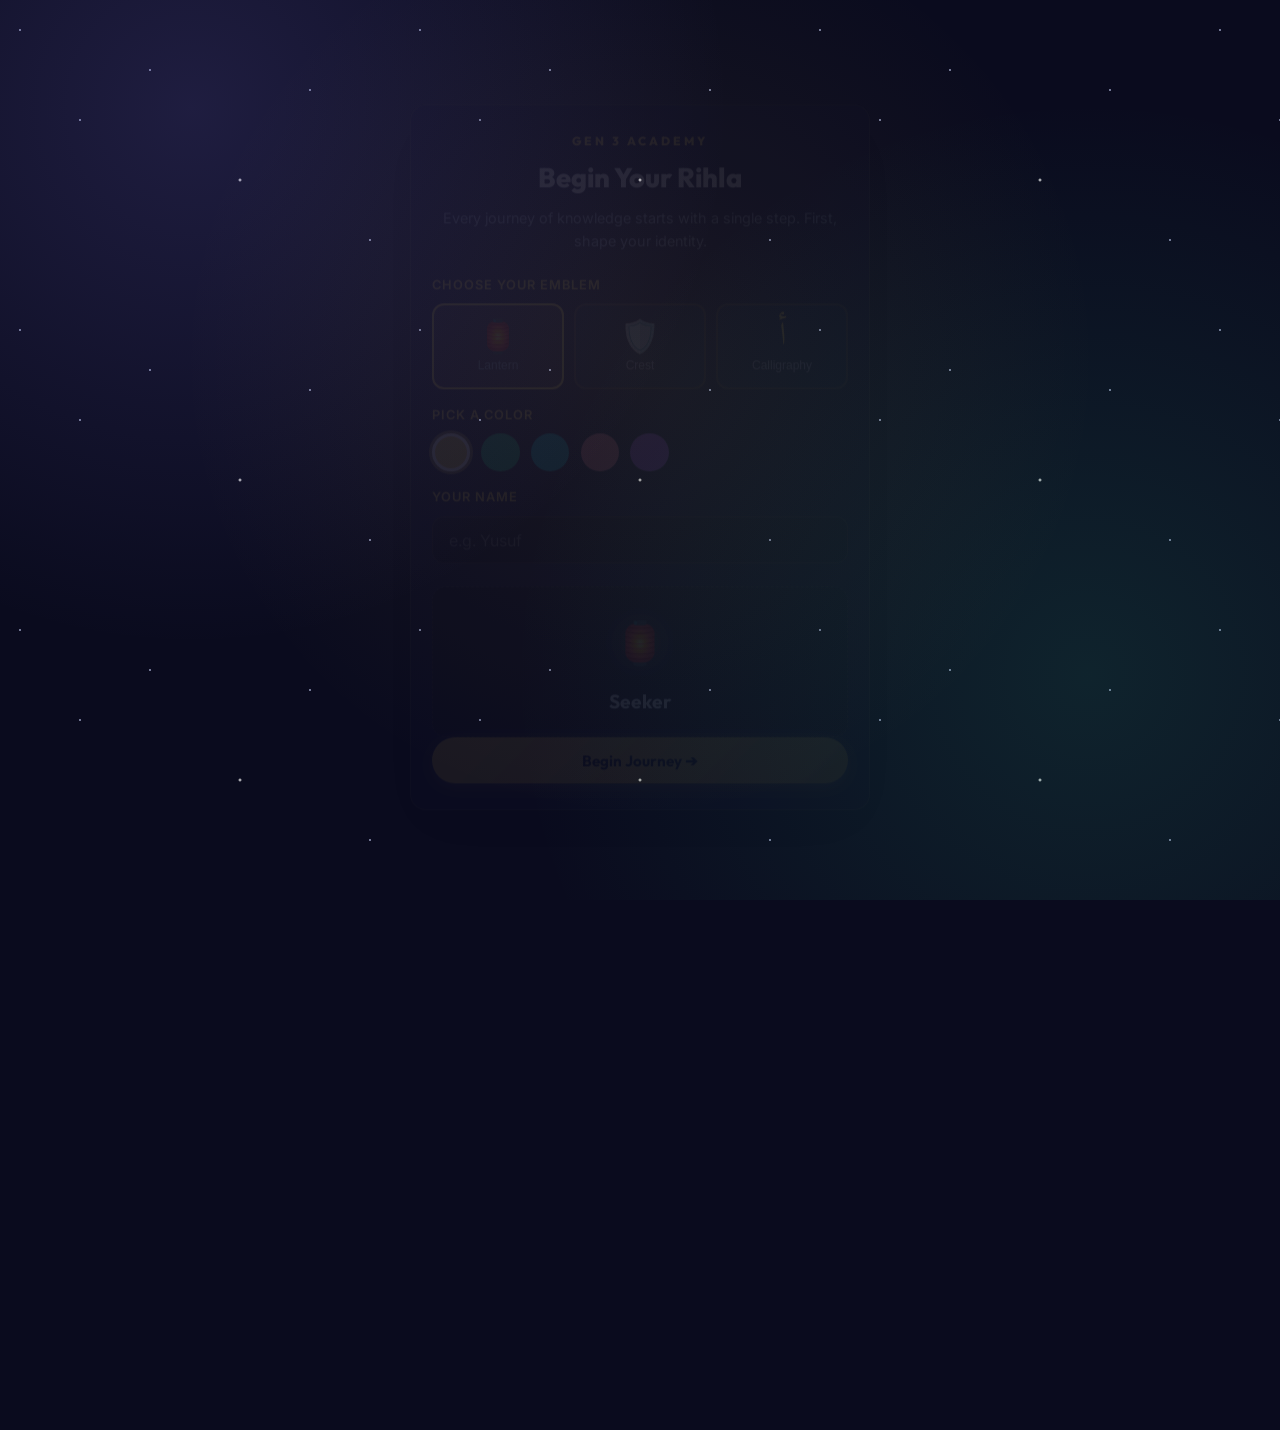
==== commit 2a98faea: "Deploy Celestial Rihla Homepage Restructure & Socratic AI Cloudflare Proxy: Make game mode primary h" ====
--- a/game.html
+++ b/game.html
@@ -2,164 +2,11 @@
 <html lang="en">
 <head>
   <meta charset="UTF-8">
-  <meta name="viewport" content="width=device-width, initial-scale=1.0">
-  <title>Gen 3 Academy — The Journey</title>
-  <meta name="description" content="An interactive Islamic Studies learning game: travel the Rihla, earn knowledge, and rise through the ranks.">
-  <link rel="stylesheet" href="game.css?v=1.0.2">
+  <title>Gen 3 Academy</title>
+  <meta http-equiv="refresh" content="0; url=index.html">
+  <link rel="canonical" href="index.html">
 </head>
 <body>
-
-  <!-- ============ TOP BAR (hidden on create/intro) ============ -->
-  <header id="topbar" class="topbar hidden">
-    <button class="tb-identity" onclick="Game.goMap()">
-      <span class="tb-emblem" id="tb-emblem"></span>
-      <span class="tb-name" id="tb-name">Seeker</span>
-    </button>
-    <div class="tb-stats">
-      <a href="index.html" class="pill" style="text-decoration:none; color:var(--accent); border:1px solid var(--accent); background:rgba(255,255,255,0.05); font-size:0.8rem; font-weight:600;">🎓 Portal</a>
-      <span class="tb-rank pill" id="tb-rank">📜 Ma'lumat</span>
-      <span class="tb-score pill" id="tb-score">⭐ 0</span>
-      <button class="tb-profile" onclick="Game.openProfile()" aria-label="Open profile">🎨</button>
-    </div>
-  </header>
-
-  <!-- ============ SCREEN: CREATE EMBLEM + NAME ============ -->
-  <section id="screen-create" class="screen screen-center">
-    <div class="card create-card">
-      <div class="brand-mini">GEN 3 ACADEMY</div>
-      <h1 class="create-title">Begin Your Rihla</h1>
-      <p class="create-sub">Every journey of knowledge starts with a single step. First, shape your identity.</p>
-
-      <label class="field-label">Choose your emblem</label>
-      <div class="emblem-picker" id="emblem-picker">
-        <button class="emblem-opt selected" data-emblem="lantern">
-          <span class="emblem-glyph">🏮</span><span class="emblem-word">Lantern</span>
-        </button>
-        <button class="emblem-opt" data-emblem="crest">
-          <span class="emblem-glyph">🛡️</span><span class="emblem-word">Crest</span>
-        </button>
-        <button class="emblem-opt" data-emblem="calligraphy">
-          <span class="emblem-glyph calli" id="calli-preview">أ</span><span class="emblem-word">Calligraphy</span>
-        </button>
-      </div>
-
-      <label class="field-label">Pick a color</label>
-      <div class="color-picker" id="color-picker">
-        <button class="color-opt selected" data-color="gold" style="--c:#e5c158"></button>
-        <button class="color-opt" data-color="emerald" style="--c:#10b981"></button>
-        <button class="color-opt" data-color="cyan" style="--c:#06b6d4"></button>
-        <button class="color-opt" data-color="rose" style="--c:#e879a6"></button>
-        <button class="color-opt" data-color="violet" style="--c:#a855f7"></button>
-      </div>
-
-      <label class="field-label" for="name-input">Your name</label>
-      <input id="name-input" class="name-input" type="text" maxlength="18" placeholder="e.g. Yusuf" oninput="Game.onNameType()">
-
-      <div class="live-preview">
-        <div class="preview-emblem" id="preview-emblem"></div>
-        <div class="preview-name" id="preview-name">Seeker</div>
-      </div>
-
-      <button class="btn btn-primary btn-full" onclick="Game.createProfile()">Begin Journey ➔</button>
-      <div style="margin-top: 1rem; text-align: center;">
-        <a href="index.html" style="color: var(--muted); font-size: 0.8rem; text-decoration: none;">← Return to Main Student Portal</a>
-      </div>
-    </div>
-  </section>
-
-  <!-- ============ SCREEN: INTRO HOW IT WORKS ============ -->
-  <section id="screen-intro" class="screen screen-center hidden">
-    <div class="card intro-card">
-      <div class="intro-icon">📜</div>
-      <h2 class="intro-title">The Path of Seeking Knowledge</h2>
-      <p class="intro-sub">In classical Islam, knowledge was earned step by step. Here is how your journey unfolds:</p>
-
-      <ul class="intro-steps">
-        <li><span class="step-num">1</span> <strong>Travel the Trail:</strong> Stations unlock one by one as you read and demonstrate understanding.</li>
-        <li><span class="step-num">2</span> <strong>Earn Wisdom:</strong> Correct answers on your first try award full points. Mistakes open the Socratic Tutor for guidance.</li>
-        <li><span class="step-num">3</span> <strong>Ascend the Ranks:</strong> Rise through the 4 levels — <em>Ma'lumat → 'Ilm → Fiqh → Fahm</em>.</li>
-        <li><span class="step-num">4</span> <strong>Personalize Your Emblem:</strong> Unlock titles, halos, and themes as your knowledge deepens.</li>
-      </ul>
-
-      <button class="btn btn-primary btn-full" onclick="Game.goMap()">Enter the Realm ➔</button>
-    </div>
-  </section>
-
-  <!-- ============ SCREEN: MAP ============ -->
-  <section id="screen-map" class="screen hidden">
-    <div class="map-header">
-      <h1 class="map-title">Rihla Quest Trail</h1>
-      <div class="map-sub" id="map-sub">Grade 6 · Quarter 1 · Aqidah & Tawheed</div>
-    </div>
-
-    <div id="trail" class="trail">
-      <svg id="trail-svg" class="trail-svg">
-        <path id="trail-base" class="trail-base" fill="none" style="fill:none !important;" />
-        <path id="trail-fill" class="trail-fill" fill="none" style="fill:none !important;" />
-      </svg>
-      <div id="nodes"></div>
-    </div>
-  </section>
-
-  <!-- ============ SCREEN: STAGE (READ OR QUESTION) ============ -->
-  <section id="screen-stage" class="screen hidden">
-    <div id="stage-card" class="card stage-card">
-      <!-- dynamically populated by Game.renderStage() -->
-    </div>
-  </section>
-
-  <!-- ============ SCREEN: PROFILE / CUSTOMIZE ============ -->
-  <section id="screen-profile" class="screen hidden">
-    <div class="card profile-card">
-      <div class="profile-header">
-        <div class="profile-avatar-wrap">
-          <div class="profile-avatar" id="prof-avatar"></div>
-        </div>
-        <h2 class="profile-name" id="prof-name">Seeker</h2>
-        <div class="profile-tag" id="prof-tag"></div>
-        <div class="profile-rank" id="prof-rank">📜 Ma'lumat</div>
-        <div class="profile-score" id="prof-score">⭐ 0 Points</div>
-      </div>
-
-      <div class="deco-section">
-        <h3>Emblem Ring</h3>
-        <div class="deco-opts" id="opt-rings"></div>
-
-        <h3>Honorific Title</h3>
-        <div class="deco-opts" id="opt-tags"></div>
-
-        <h3>Realm Theme</h3>
-        <div class="deco-opts" id="opt-themes"></div>
-      </div>
-
-      <button class="btn btn-secondary btn-full" onclick="Game.goMap()" style="margin-top: 1.5rem;">Return to Trail ➔</button>
-    </div>
-  </section>
-
-  <!-- ============ TUTOR DRAWER (HINT ONLY) ============ -->
-  <div id="tutor-drawer" class="tutor-drawer hidden">
-    <div class="tutor-header">
-      <div class="tutor-title">✨ Gen 3 Socratic Teacher</div>
-      <button class="tutor-close" onclick="Game.closeTutor()">&times;</button>
-    </div>
-    <div id="tutor-body" class="tutor-body">
-      <div class="tutor-msg tutor-ai">
-        Assalamu Alaikum! I am here to guide your reflection. Knowledge that is earned is knowledge that endures.
-      </div>
-    </div>
-  </div>
-  <button id="tutor-fab" class="tutor-fab hidden" onclick="Game.openTutorDirect()" aria-label="Open AI tutor">💡</button>
-
-  <!-- ============ CELEBRATION MODAL ============ -->
-  <div id="celeb-modal" class="celeb-modal hidden">
-    <div class="celeb-card card">
-      <div class="celeb-icon" id="celeb-icon">🏆</div>
-      <h2 class="celeb-title" id="celeb-title">Rank Up!</h2>
-      <p class="celeb-sub" id="celeb-sub">You have ascended to 'Ilm.</p>
-      <button class="btn btn-primary" onclick="Game.closeCeleb()">Continue ➔</button>
-    </div>
-  </div>
-
-  <script src="game.js?v=1.0.2"></script>
+  <p>Redirecting to <a href="index.html">Gen 3 Academy</a>…</p>
 </body>
 </html>
